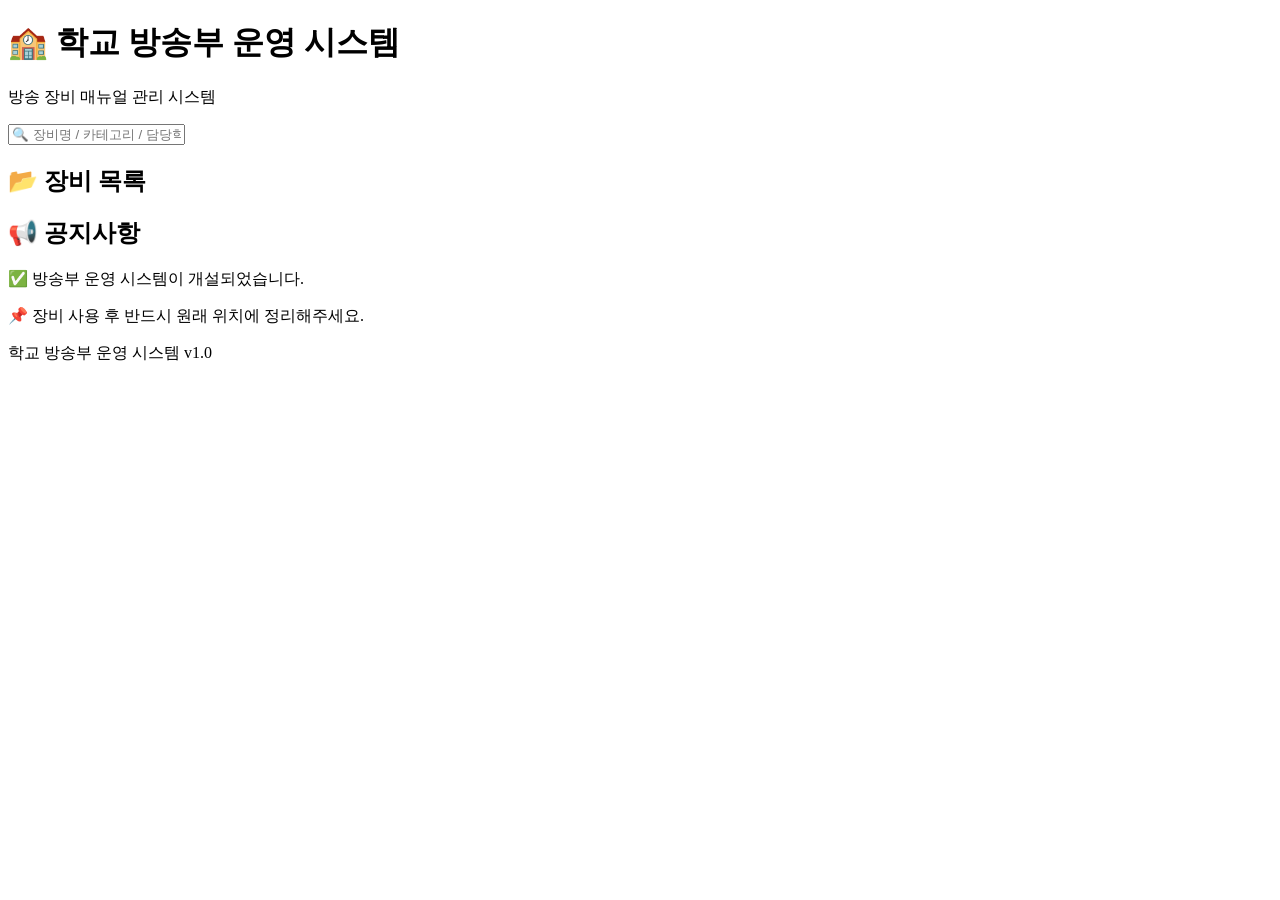
==== index.html @ 5fbb6354 "Create index.html" ====
<!DOCTYPE html>
<html lang="ko">

<head>
<meta charset="UTF-8">
<meta name="viewport" content="width=device-width, initial-scale=1.0">

<title>학교 방송부 운영 시스템</title>

<link rel="stylesheet" href="css/style.css">

</head>


<body>


<header>

<h1>🏫 학교 방송부 운영 시스템</h1>

<p>
방송 장비 매뉴얼 관리 시스템
</p>

</header>



<section class="search-box">

<input 
id="searchInput"
type="text"
placeholder="🔍 장비명 / 카테고리 / 담당학생 검색">

</section>



<main>


<h2>📂 장비 목록</h2>


<div id="equipmentList">

</div>



<h2>📢 공지사항</h2>


<div class="notice">

<p>✅ 방송부 운영 시스템이 개설되었습니다.</p>

<p>📌 장비 사용 후 반드시 원래 위치에 정리해주세요.</p>

</div>



</main>



<footer>

학교 방송부 운영 시스템 v1.0

</footer>



<script src="js/app.js"></script>

<script src="js/search.js"></script>


</body>

</html>
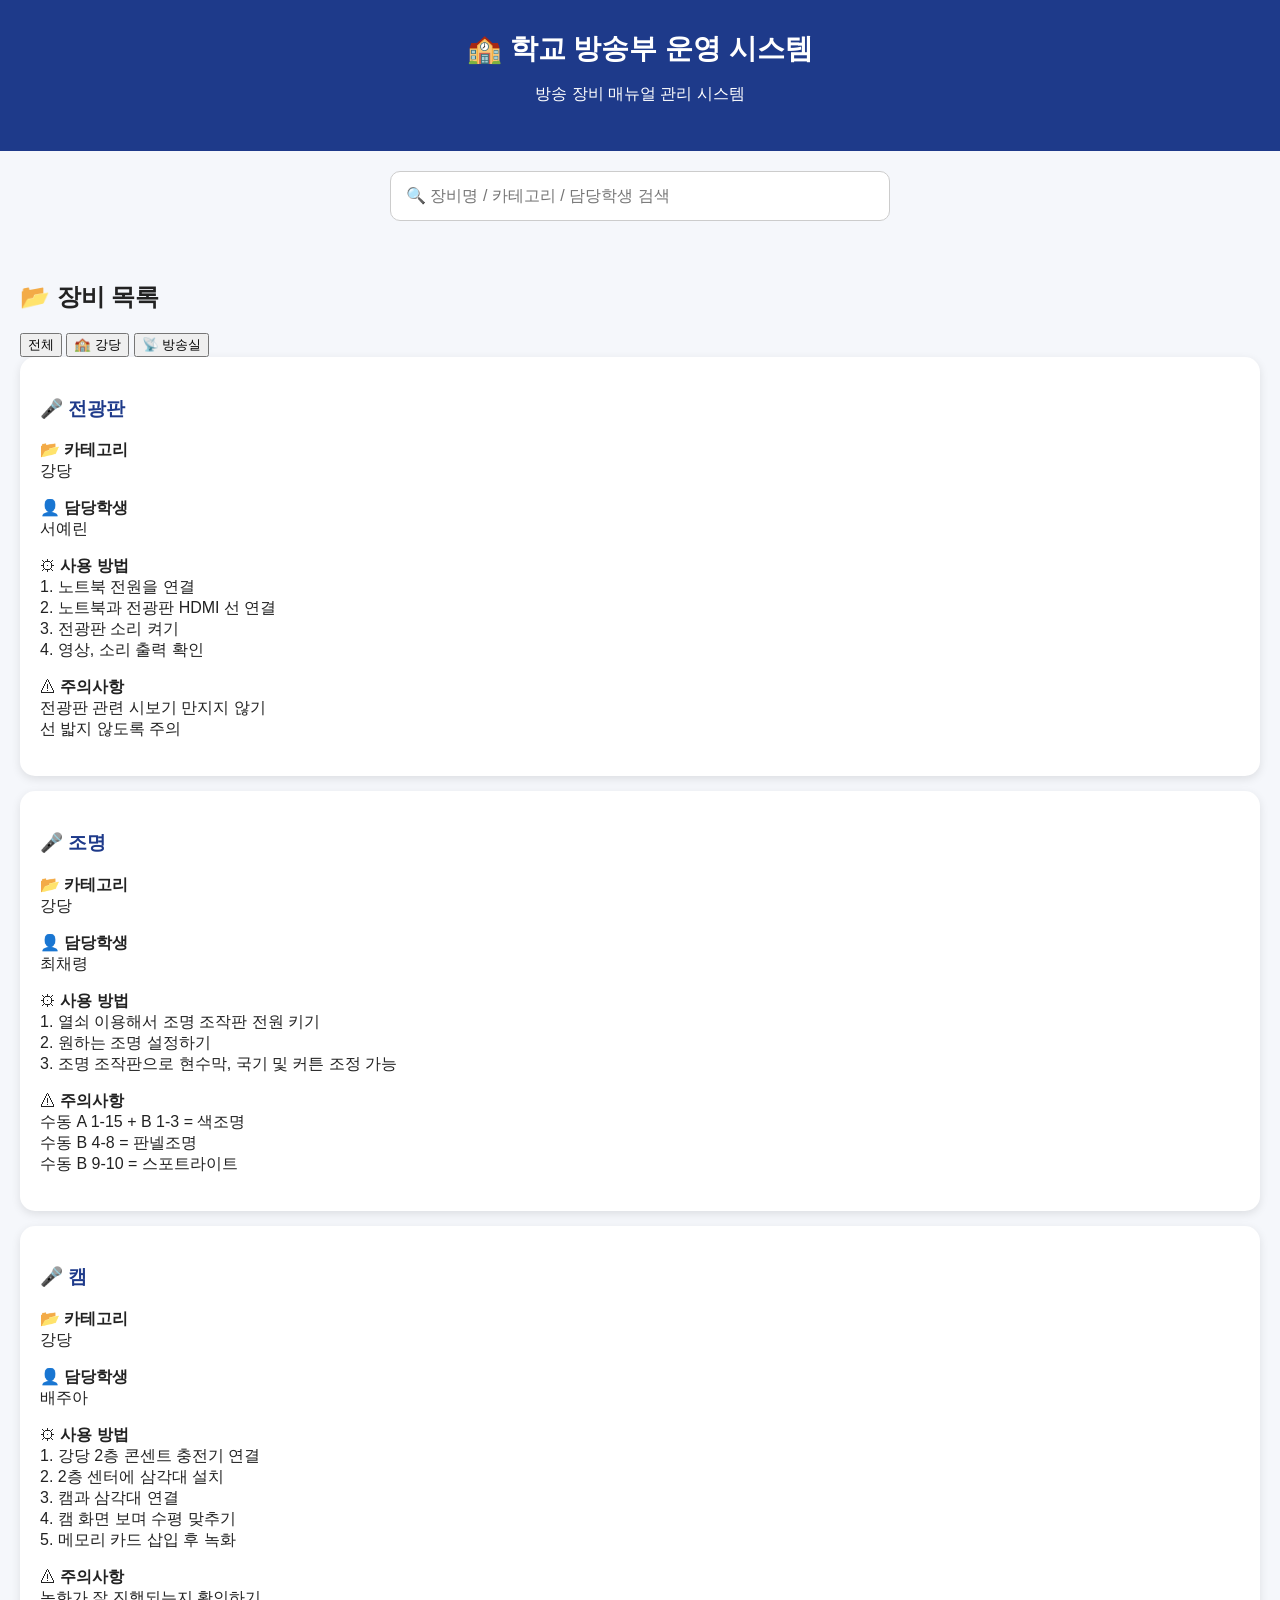
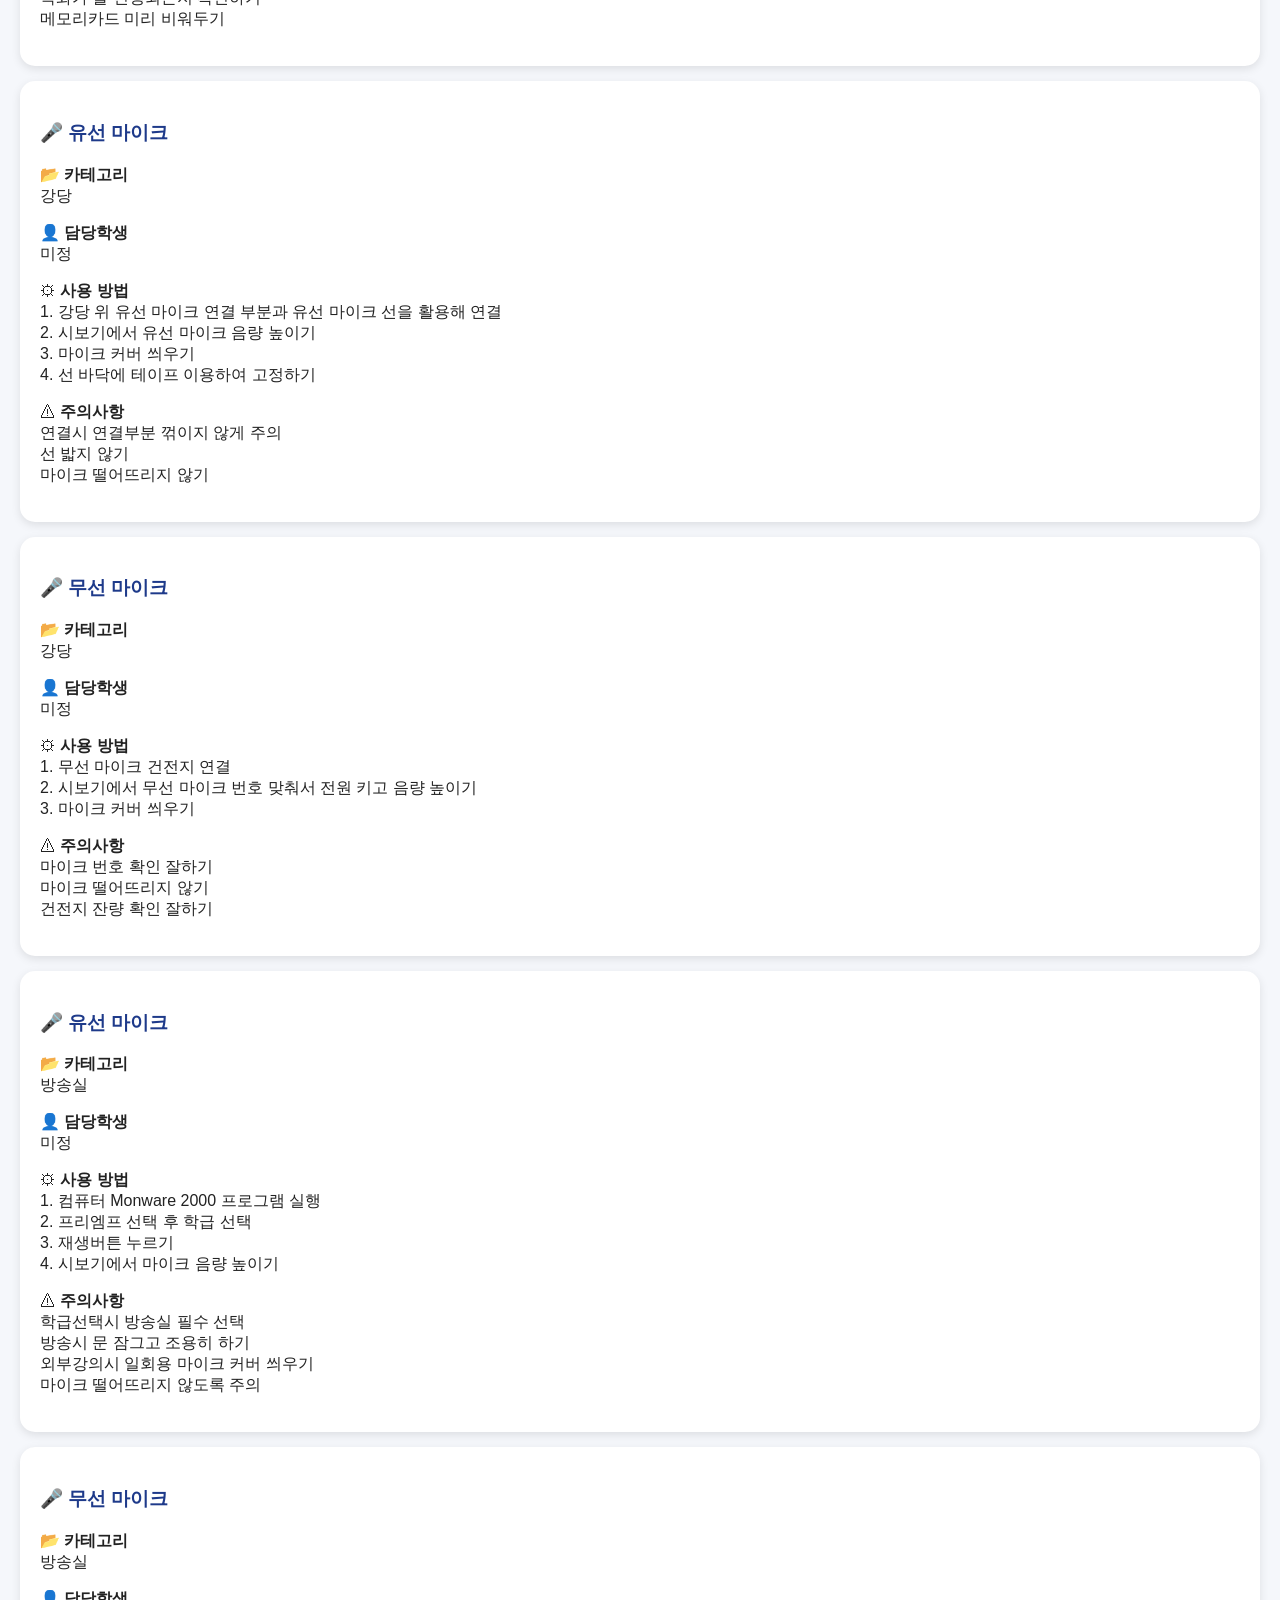
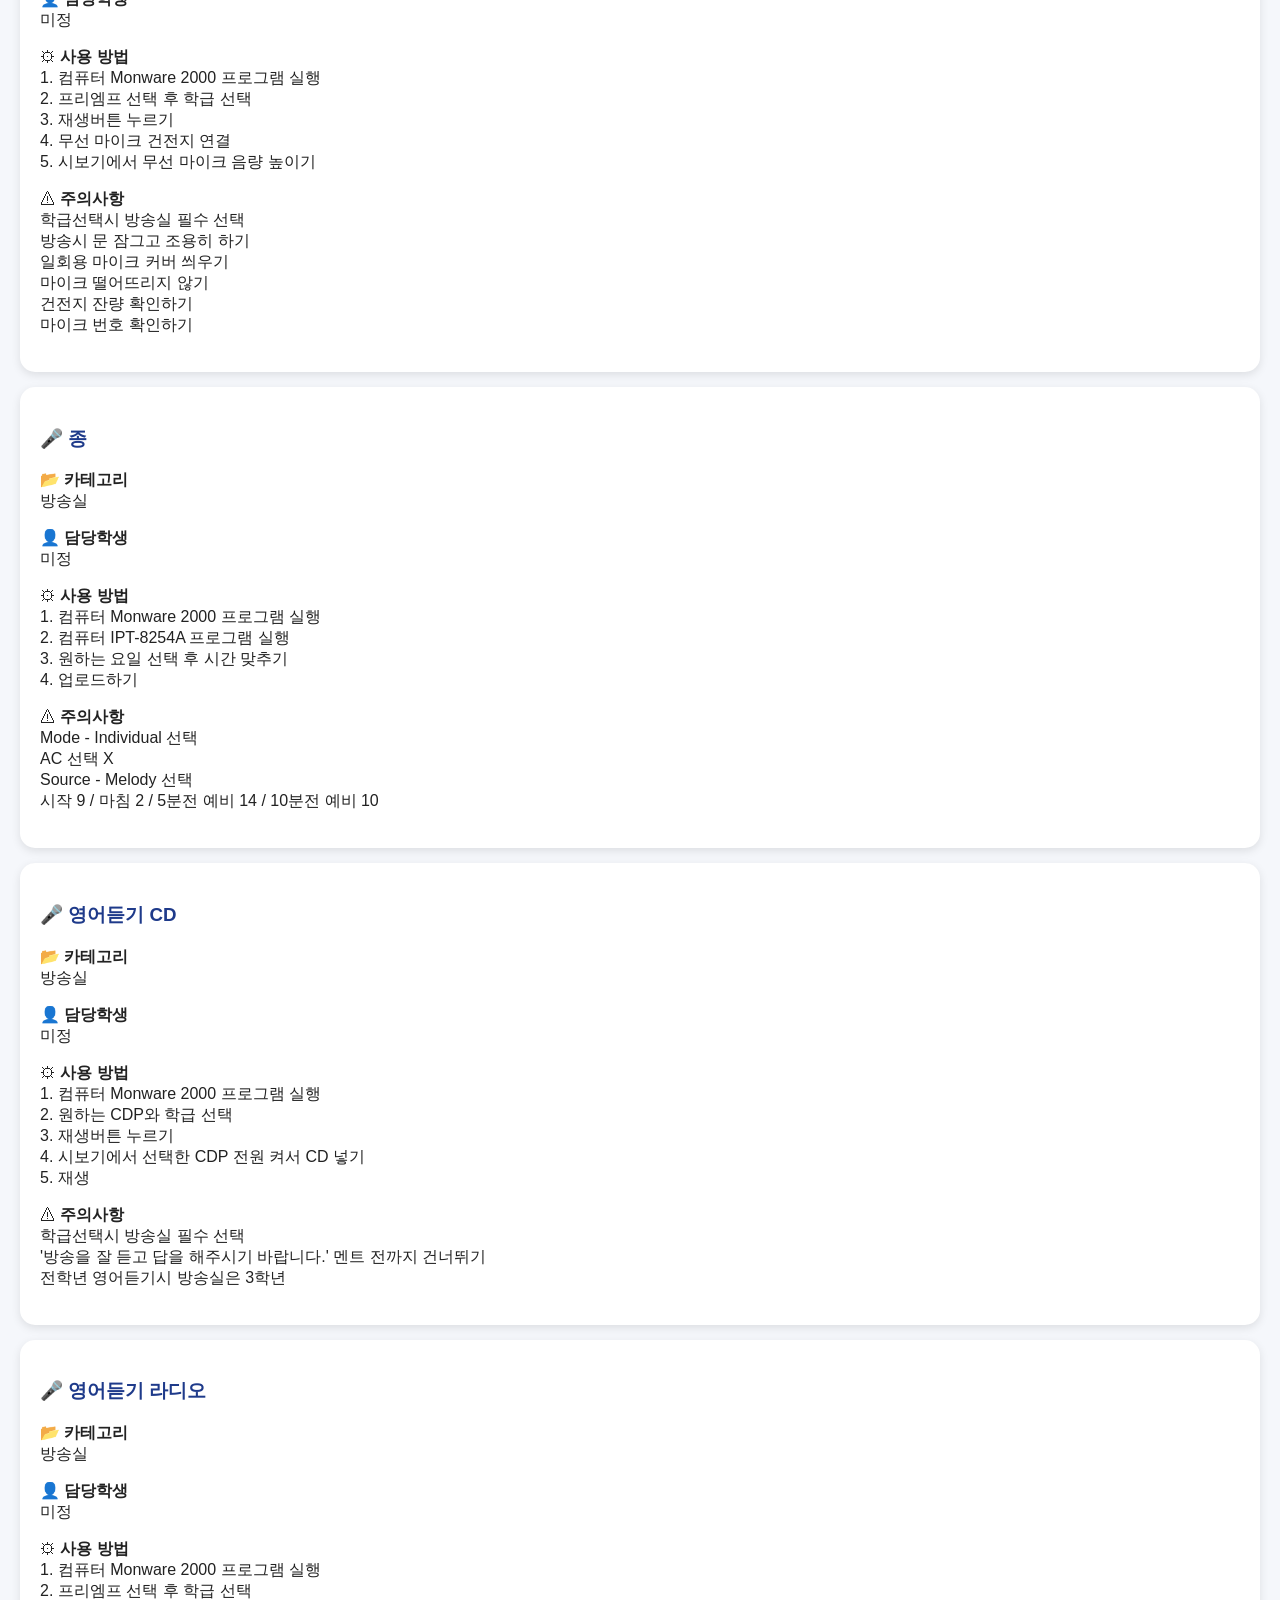
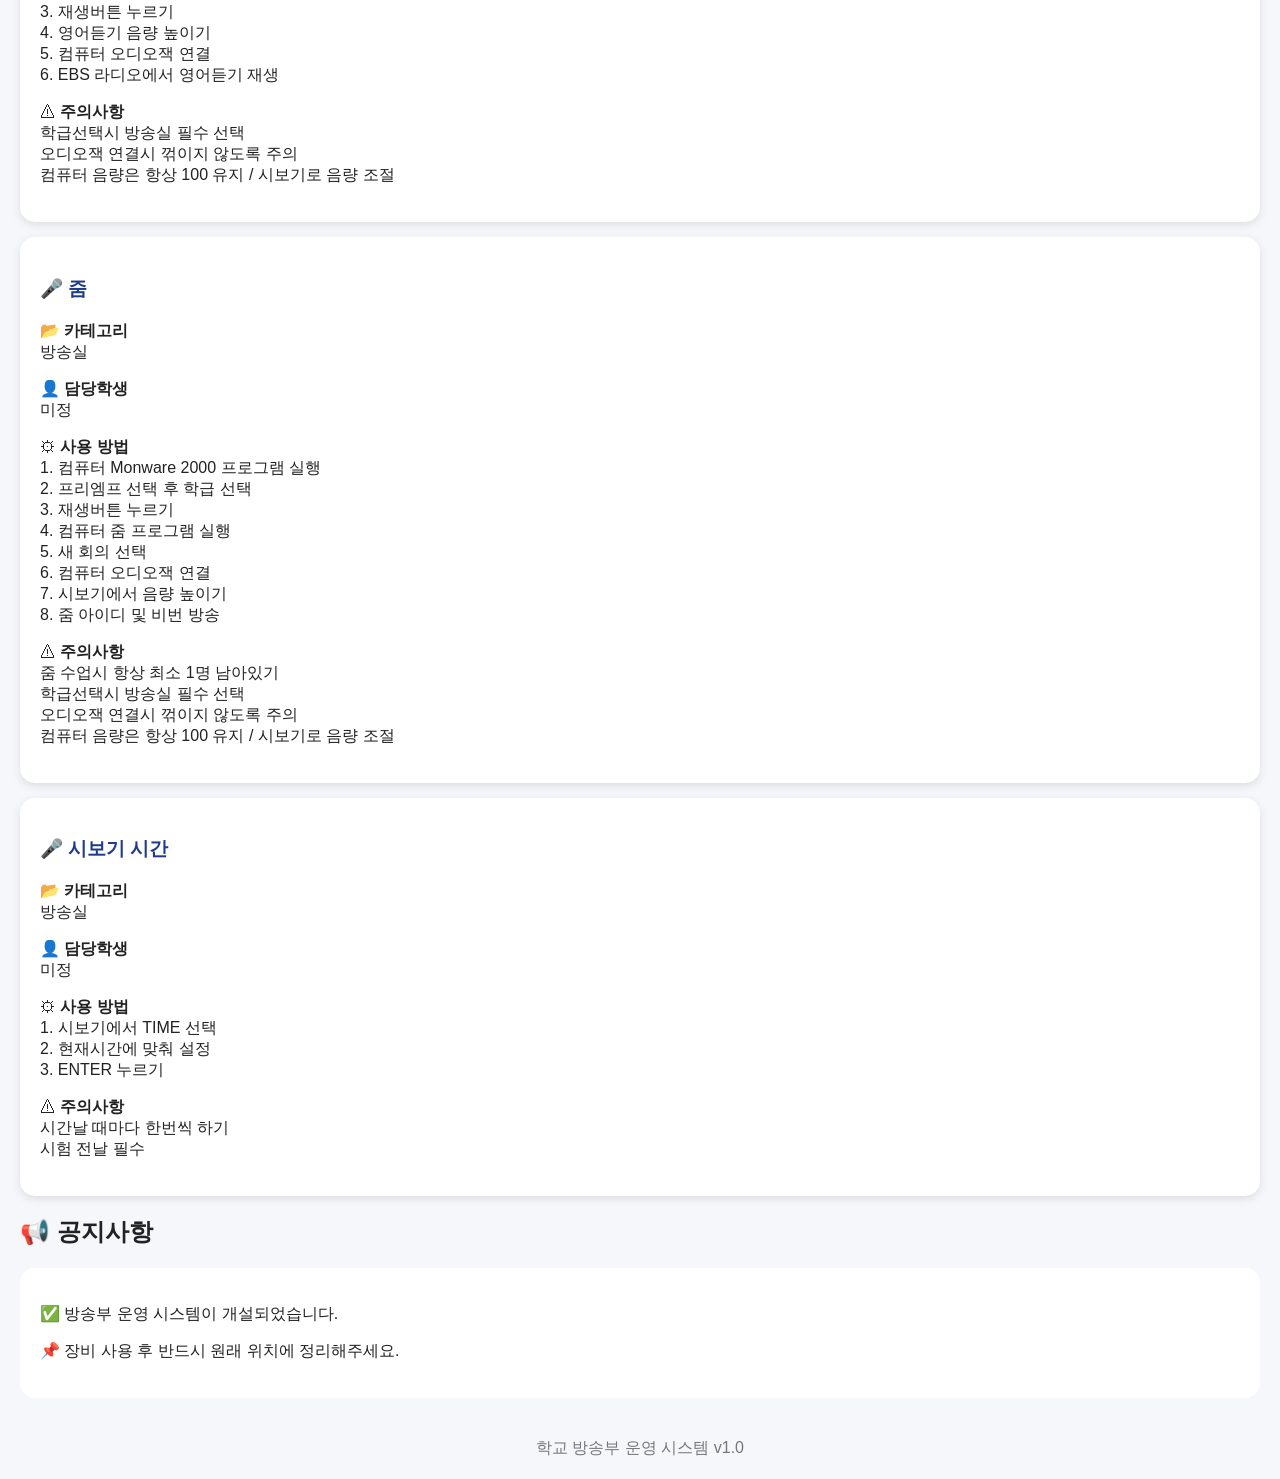
==== commit 89be7f9e: "Update index.html" ====
--- a/index.html
+++ b/index.html
@@ -43,6 +43,21 @@
 
 <h2>📂 장비 목록</h2>
 
+<div class="category-menu">
+
+<button onclick="filterCategory('전체')">
+전체
+</button>
+
+<button onclick="filterCategory('강당')">
+🏫 강당
+</button>
+
+<button onclick="filterCategory('방송실')">
+📡 방송실
+</button>
+
+</div>
 
 <div id="equipmentList">
 
--- a/css/style.css
+++ b/css/style.css
@@ -0,0 +1,159 @@
+*{
+    box-sizing:border-box;
+}
+
+
+body{
+
+    margin:0;
+
+    font-family:
+    "Apple SD Gothic Neo",
+    "Malgun Gothic",
+    sans-serif;
+
+    background:#f5f7fb;
+
+    color:#222;
+
+}
+
+
+
+header{
+
+    background:#1e3a8a;
+
+    color:white;
+
+    text-align:center;
+
+    padding:30px;
+
+}
+
+
+
+header h1{
+
+    margin:0;
+
+    font-size:28px;
+
+}
+
+
+
+.search-box{
+
+    padding:20px;
+
+    text-align:center;
+
+}
+
+
+
+input{
+
+    width:90%;
+
+    max-width:500px;
+
+    padding:15px;
+
+    font-size:16px;
+
+    border-radius:10px;
+
+    border:1px solid #ccc;
+
+}
+
+
+
+main{
+
+    padding:20px;
+
+}
+
+
+
+.card{
+
+    background:white;
+
+    padding:20px;
+
+    margin-bottom:15px;
+
+    border-radius:15px;
+
+    box-shadow:
+    0 3px 10px rgba(0,0,0,0.1);
+
+}
+
+
+
+.card h3{
+
+    color:#1e3a8a;
+
+}
+
+
+
+.card a{
+
+    text-decoration:none;
+
+    color:#2563eb;
+
+    font-weight:bold;
+
+}
+
+
+
+.notice{
+
+    background:white;
+
+    padding:20px;
+
+    border-radius:15px;
+
+}
+
+
+
+footer{
+
+    text-align:center;
+
+    padding:20px;
+
+    color:#777;
+
+}
+
+
+
+@media(max-width:600px){
+
+    header h1{
+
+        font-size:22px;
+
+    }
+
+
+    main{
+
+        padding:10px;
+
+    }
+
+}
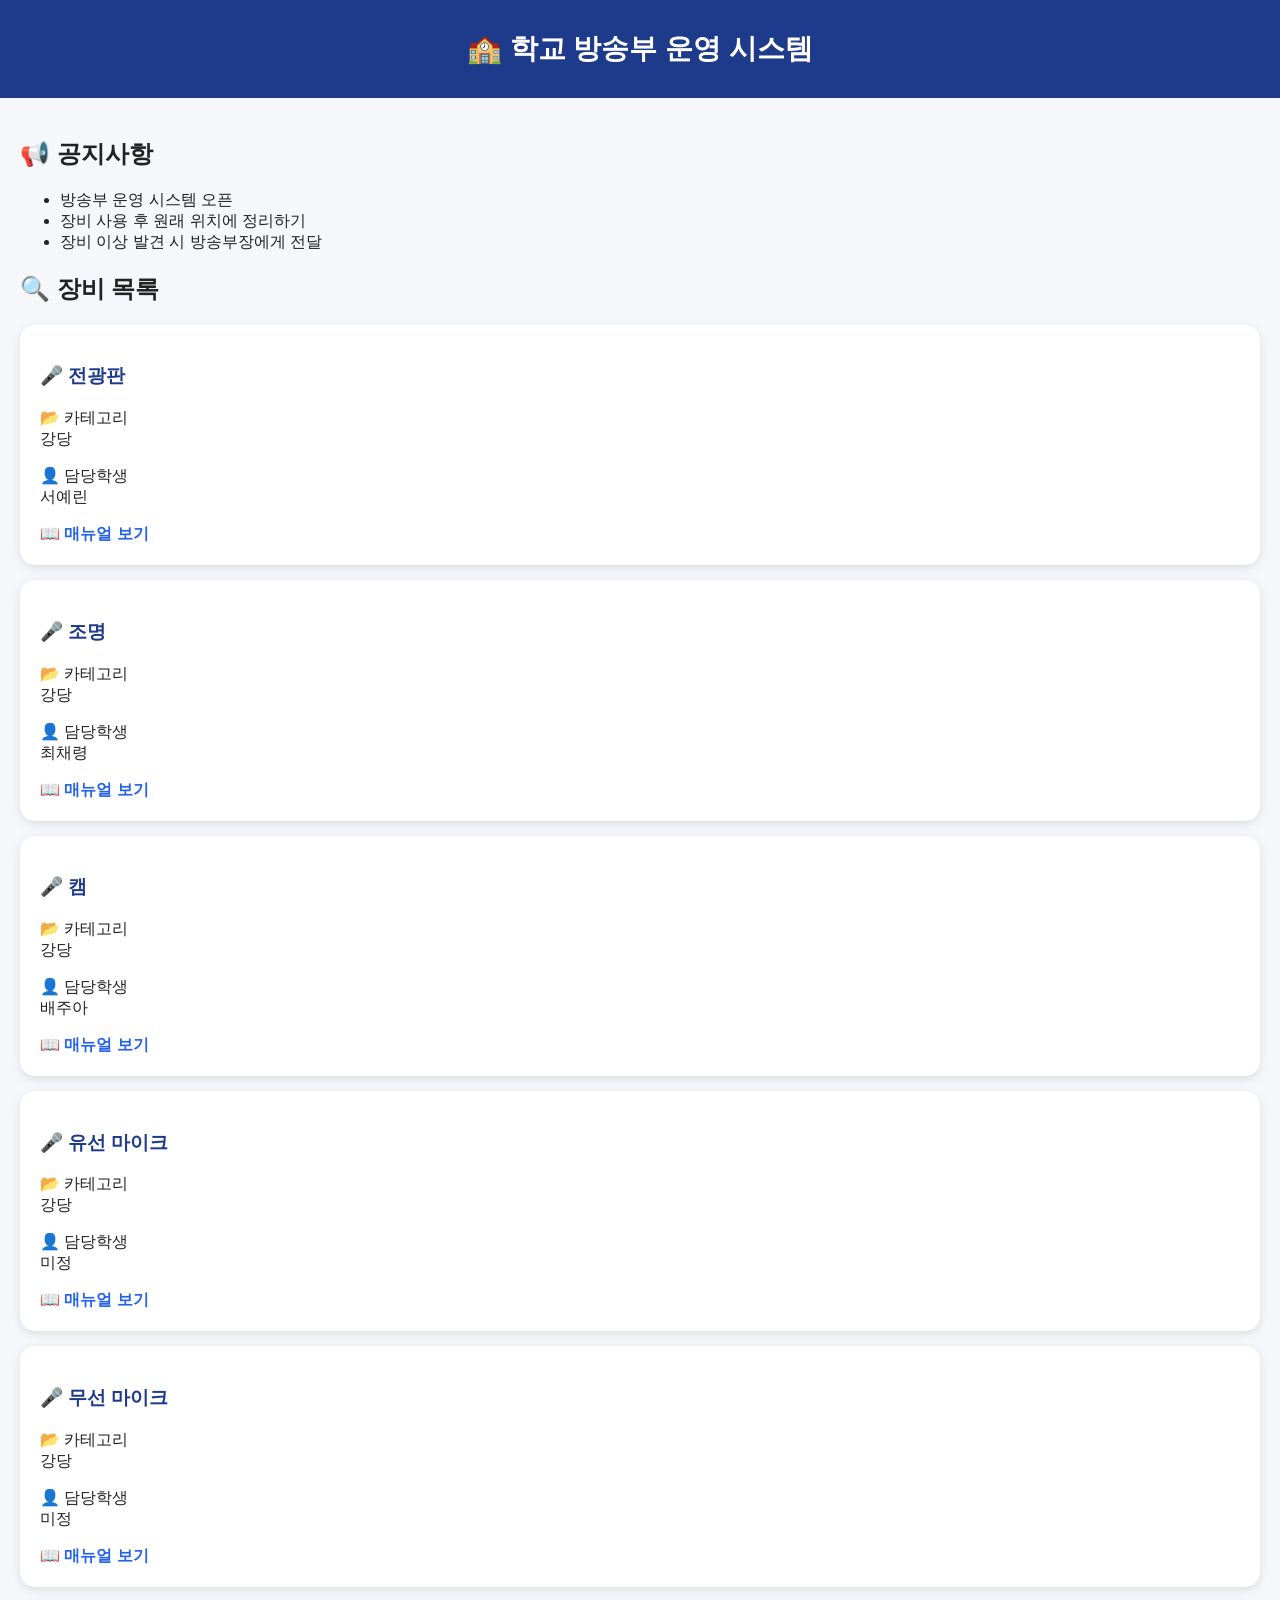
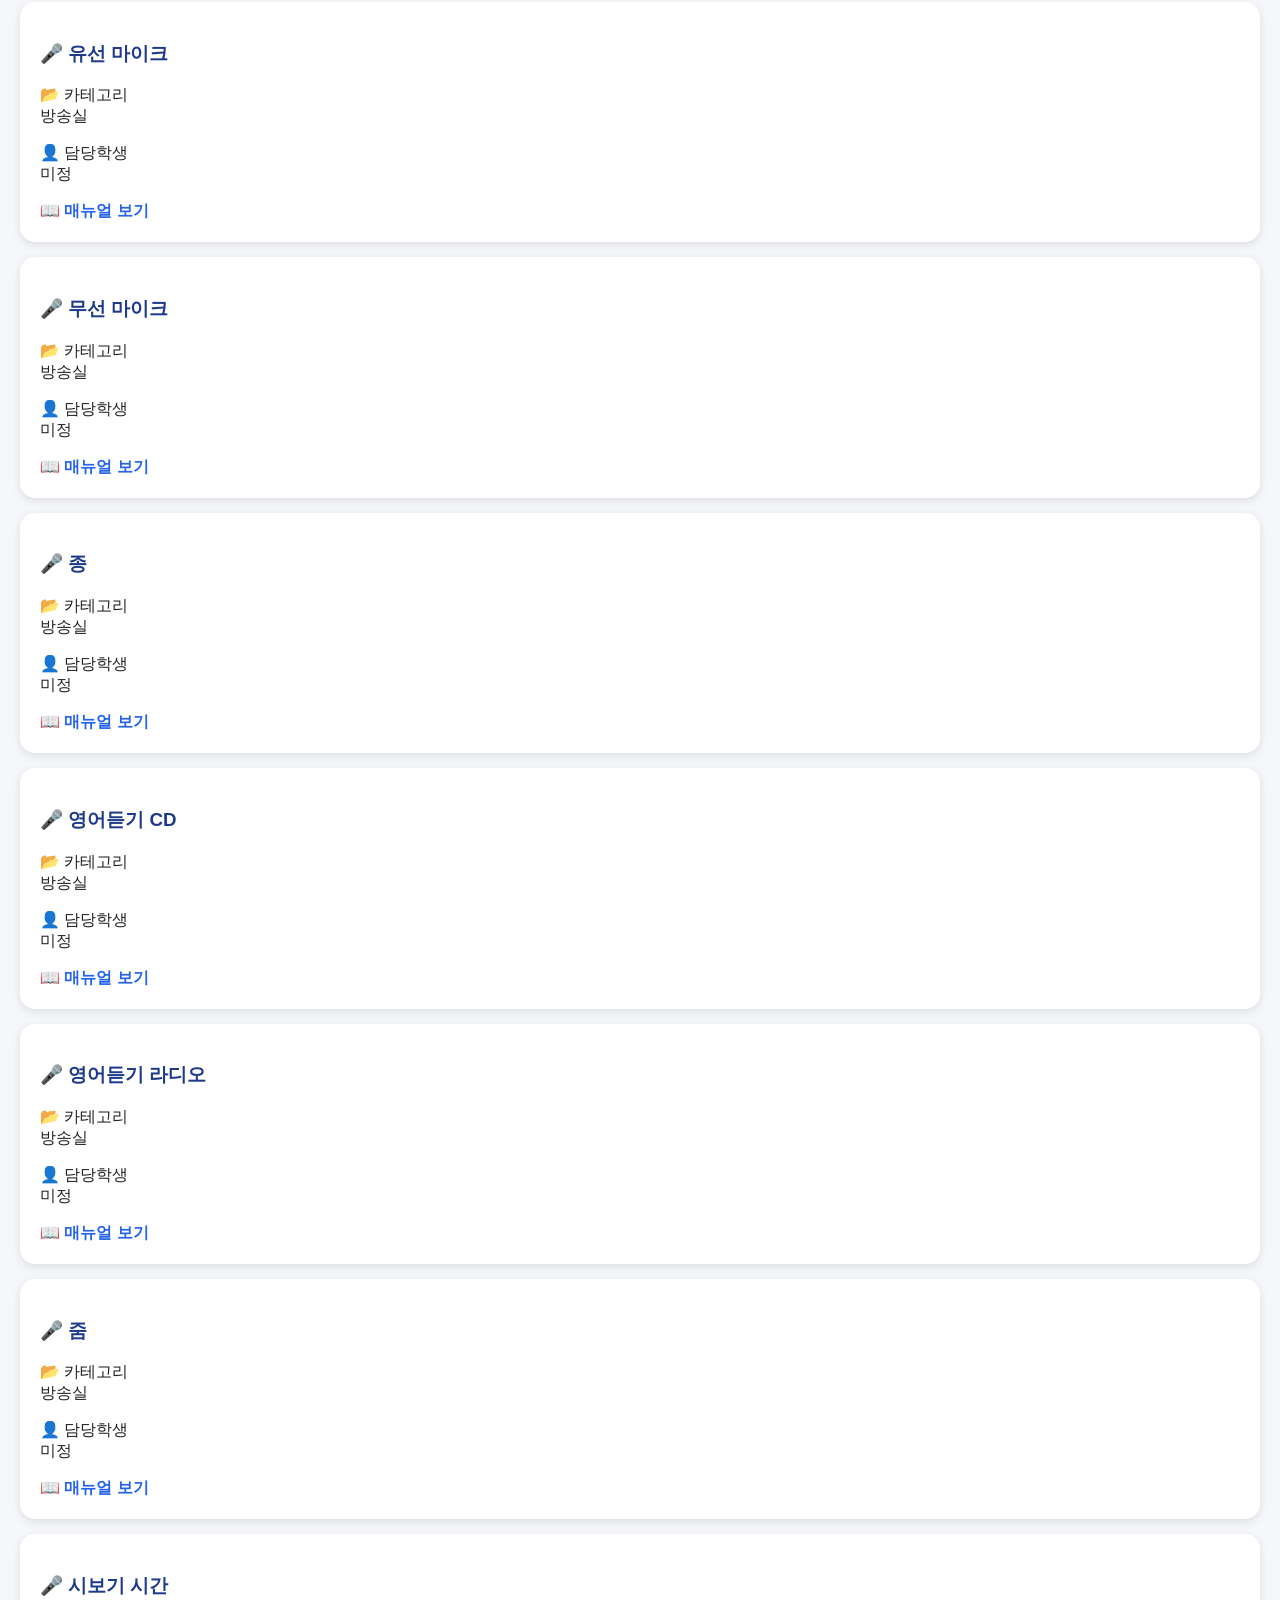
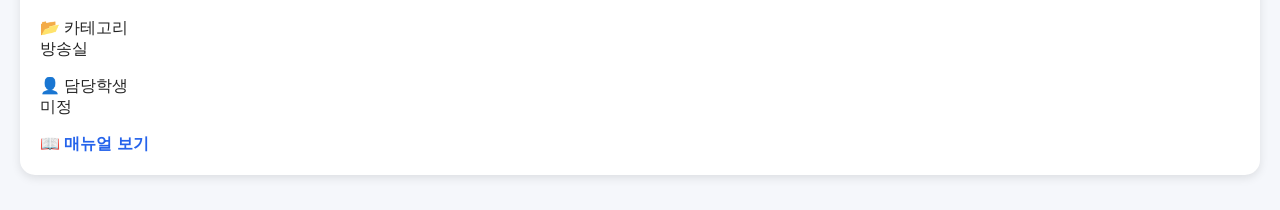
==== commit b736ea5b: "Update index.html" ====
--- a/index.html
+++ b/index.html
@@ -2,7 +2,9 @@
 <html lang="ko">
 
 <head>
+
 <meta charset="UTF-8">
+
 <meta name="viewport" content="width=device-width, initial-scale=1.0">
 
 <title>학교 방송부 운영 시스템</title>
@@ -17,64 +19,66 @@
 
 <header>
 
-<h1>🏫 학교 방송부 운영 시스템</h1>
-
-<p>
-방송 장비 매뉴얼 관리 시스템
-</p>
+<h1>
+🏫 학교 방송부 운영 시스템
+</h1>
 
 </header>
-
-
-
-<section class="search-box">
-
-<input 
-id="searchInput"
-type="text"
-placeholder="🔍 장비명 / 카테고리 / 담당학생 검색">
-
-</section>
 
 
 
 <main>
 
 
-<h2>📂 장비 목록</h2>
+<section class="notice-box">
 
-<div class="category-menu">
 
-<button onclick="filterCategory('전체')">
-전체
-</button>
+<h2>
+📢 공지사항
+</h2>
 
-<button onclick="filterCategory('강당')">
-🏫 강당
-</button>
 
-<button onclick="filterCategory('방송실')">
-📡 방송실
-</button>
+<ul>
 
-</div>
+
+<li>
+방송부 운영 시스템 오픈
+</li>
+
+
+<li>
+장비 사용 후 원래 위치에 정리하기
+</li>
+
+
+<li>
+장비 이상 발견 시 방송부장에게 전달
+</li>
+
+
+</ul>
+
+
+</section>
+
+
+
+
+
+<section>
+
+
+<h2>
+🔍 장비 목록
+</h2>
+
 
 <div id="equipmentList">
 
 </div>
 
 
-
-<h2>📢 공지사항</h2>
-
-
-<div class="notice">
-
-<p>✅ 방송부 운영 시스템이 개설되었습니다.</p>
-
-<p>📌 장비 사용 후 반드시 원래 위치에 정리해주세요.</p>
-
-</div>
+</section>
 
 
 
@@ -82,17 +86,9 @@
 
 
 
-<footer>
-
-학교 방송부 운영 시스템 v1.0
-
-</footer>
-
 
 
 <script src="js/app.js"></script>
-
-<script src="js/search.js"></script>
 
 
 </body>
--- a/css/style.css
+++ b/css/style.css
@@ -157,3 +157,39 @@
     }
 
 }
+
+.category-menu{
+
+text-align:center;
+
+margin:20px;
+
+}
+
+
+.category-menu button{
+
+padding:12px 20px;
+
+margin:5px;
+
+border:none;
+
+border-radius:10px;
+
+background:#1e3a8a;
+
+color:white;
+
+font-size:15px;
+
+cursor:pointer;
+
+}
+
+
+.category-menu button:hover{
+
+opacity:0.8;
+
+}
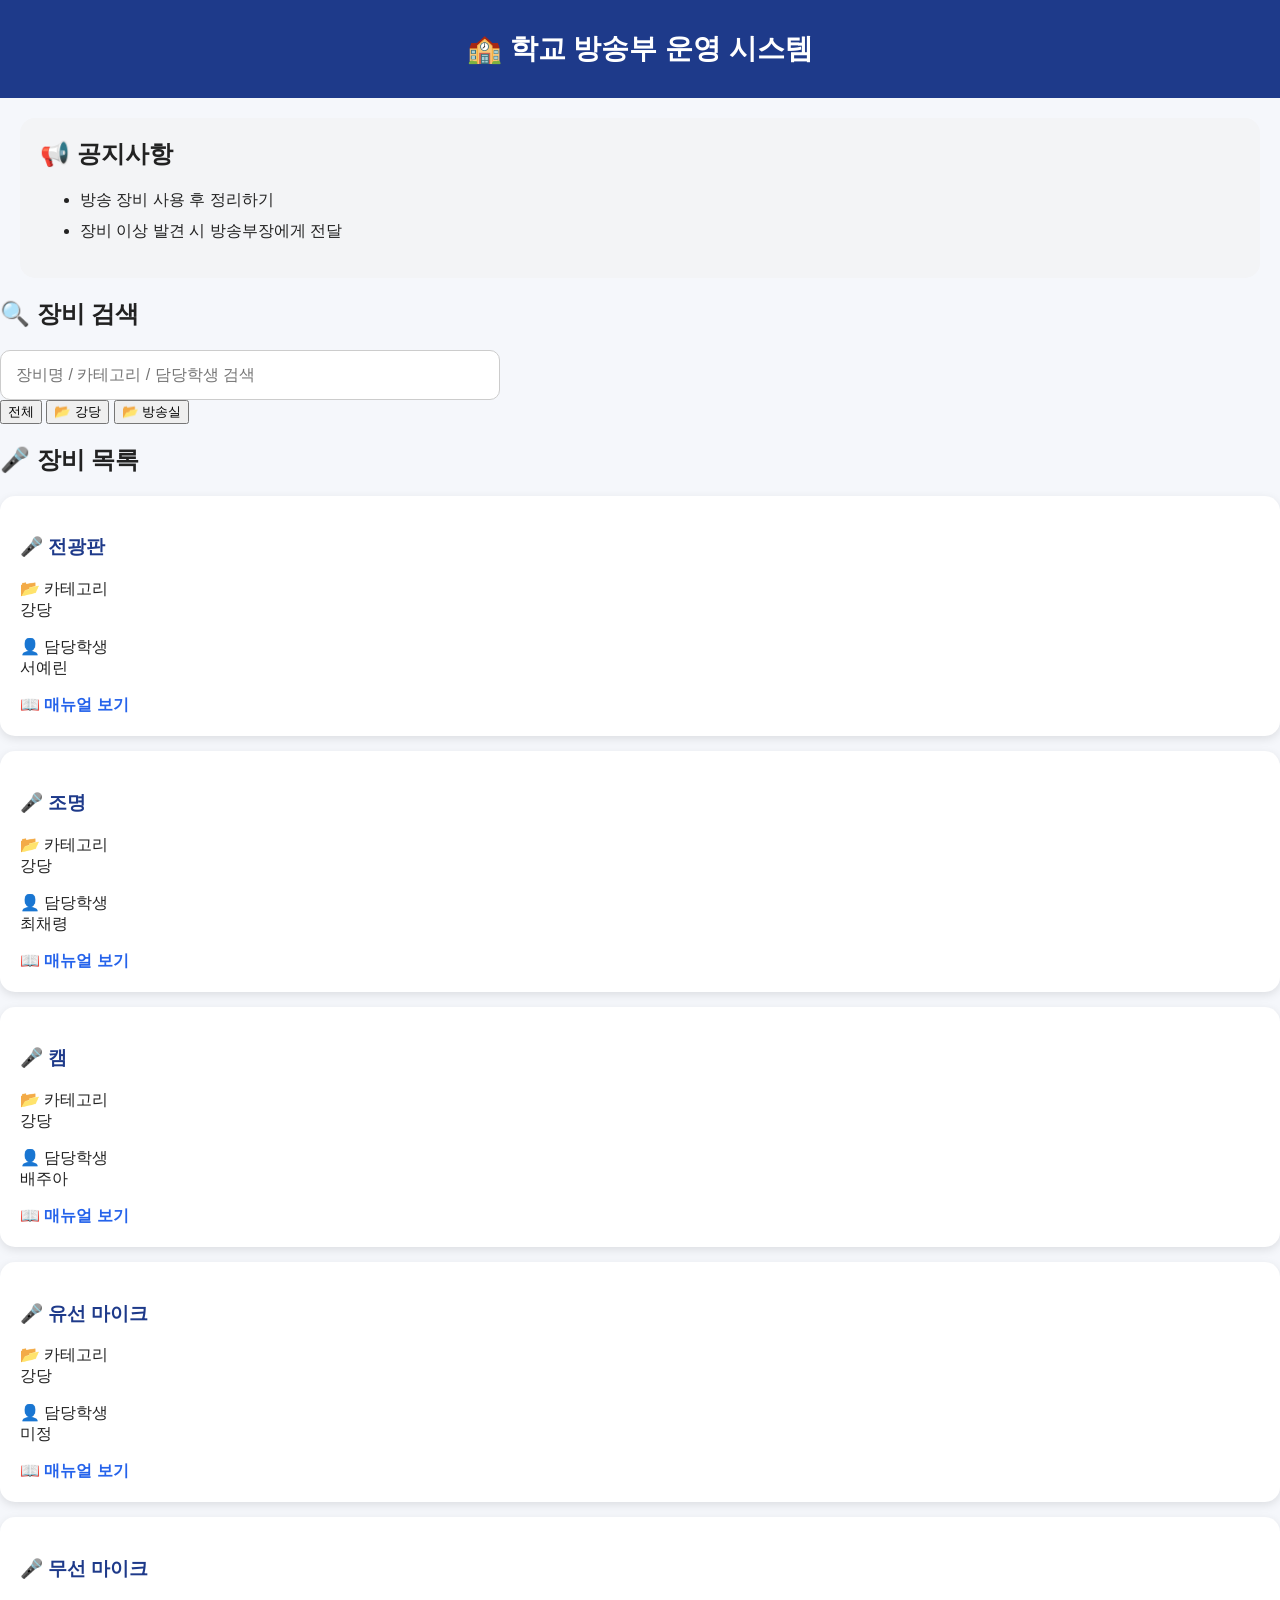
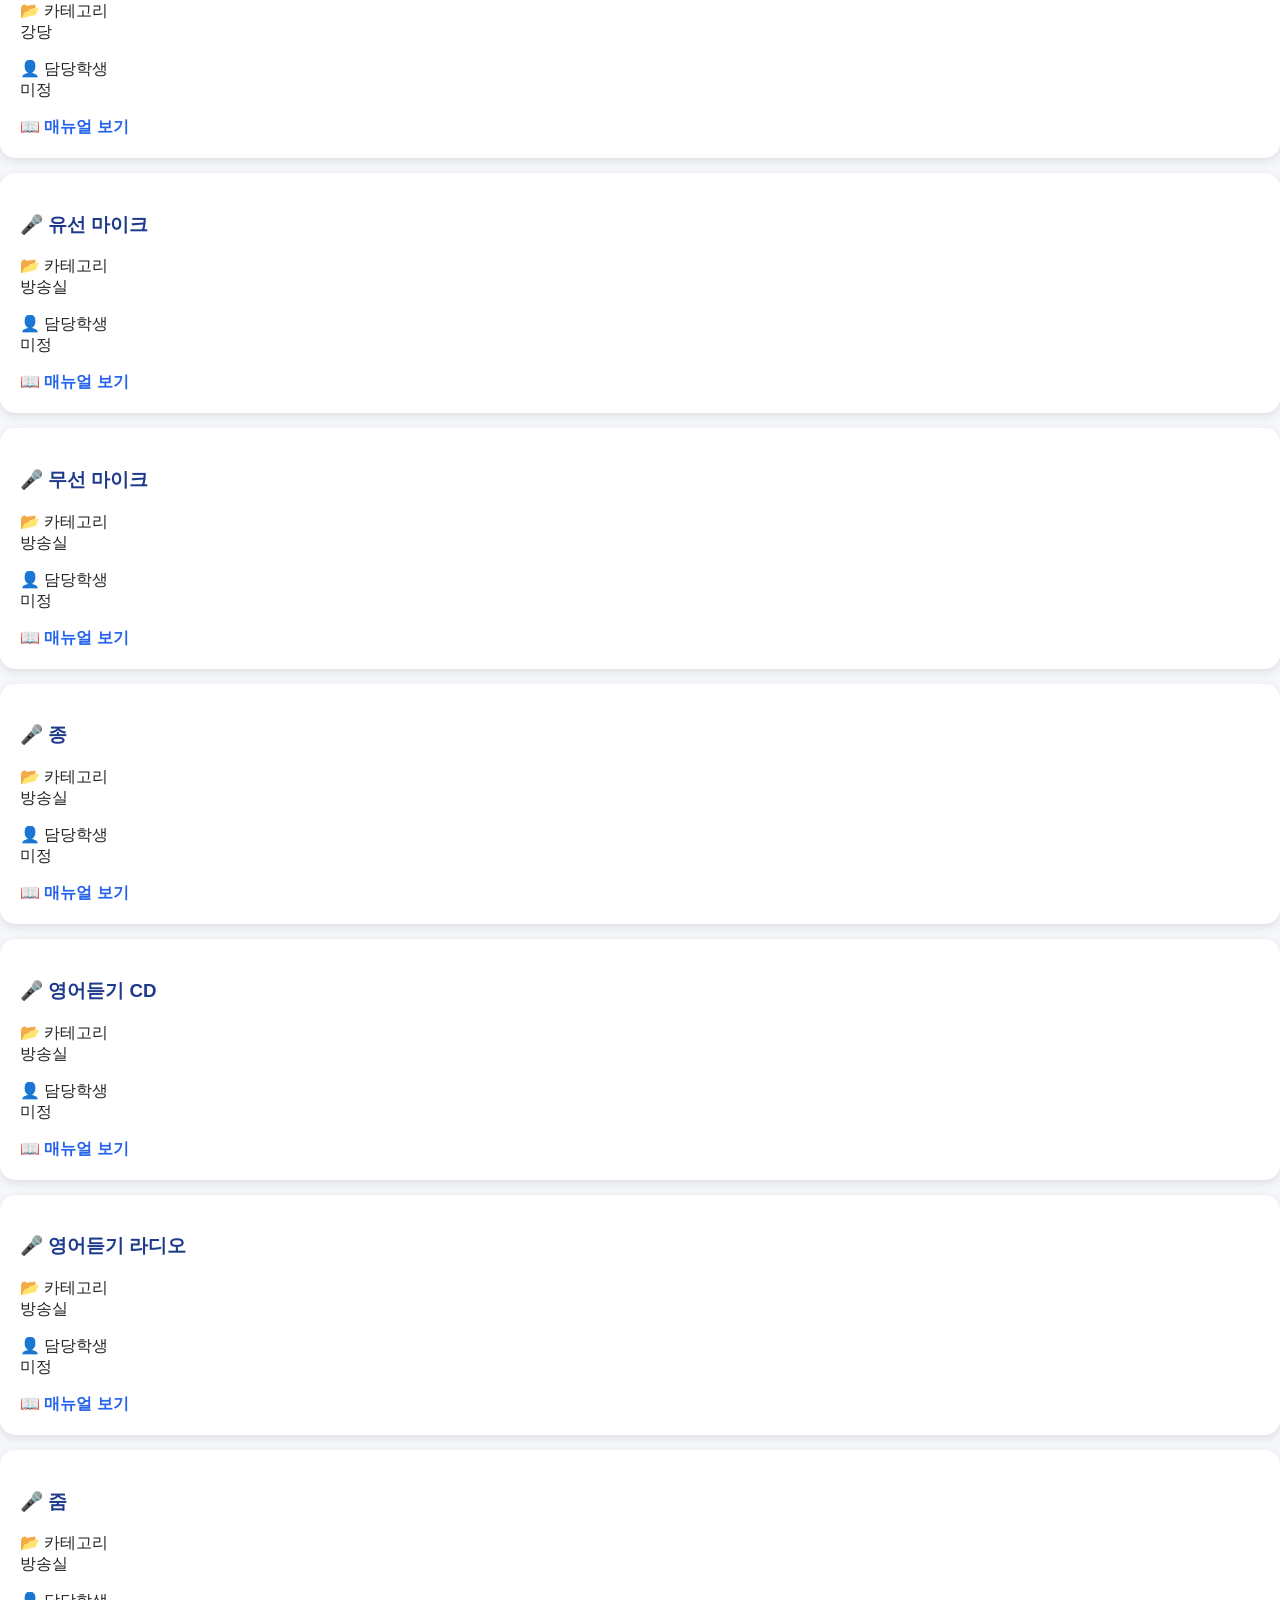
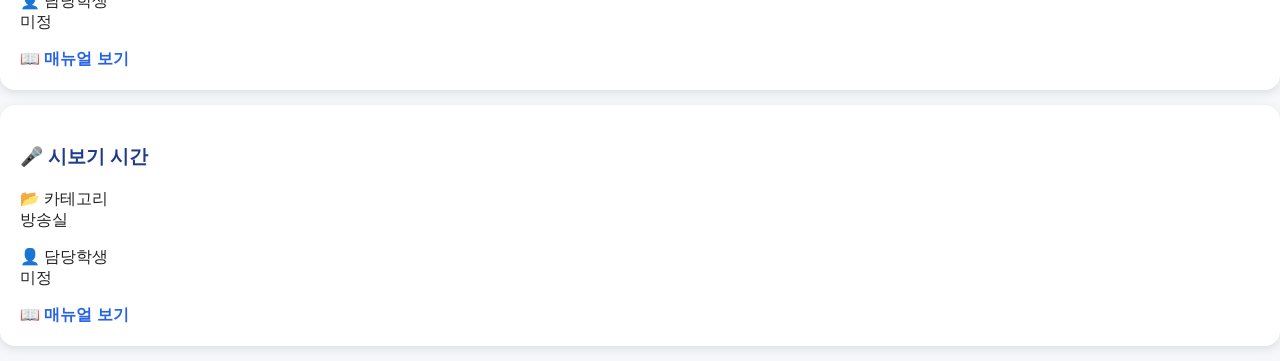
==== commit f0f086b2: "Update index.html" ====
--- a/index.html
+++ b/index.html
@@ -27,40 +27,21 @@
 
 
 
-<main>
-
-
 <section class="notice-box">
-
 
 <h2>
 📢 공지사항
 </h2>
 
-
 <ul>
 
+<li>방송 장비 사용 후 정리하기</li>
 
-<li>
-방송부 운영 시스템 오픈
-</li>
-
-
-<li>
-장비 사용 후 원래 위치에 정리하기
-</li>
-
-
-<li>
-장비 이상 발견 시 방송부장에게 전달
-</li>
-
+<li>장비 이상 발견 시 방송부장에게 전달</li>
 
 </ul>
 
-
 </section>
-
 
 
 
@@ -69,7 +50,50 @@
 
 
 <h2>
-🔍 장비 목록
+🔍 장비 검색
+</h2>
+
+
+<input 
+id="search"
+placeholder="장비명 / 카테고리 / 담당학생 검색"
+onkeyup="searchEquipment()"
+>
+
+
+
+<div class="category">
+
+
+<button onclick="filterCategory('전체')">
+전체
+</button>
+
+
+<button onclick="filterCategory('강당')">
+📂 강당
+</button>
+
+
+<button onclick="filterCategory('방송실')">
+📂 방송실
+</button>
+
+
+</div>
+
+
+
+</section>
+
+
+
+
+<section>
+
+
+<h2>
+🎤 장비 목록
 </h2>
 
 
@@ -82,10 +106,6 @@
 
 
 
-</main>
-
-
-
 
 
 <script src="js/app.js"></script>
--- a/css/style.css
+++ b/css/style.css
@@ -193,3 +193,29 @@
 opacity:0.8;
 
 }
+
+.notice-box{
+
+background:#f3f4f6;
+
+padding:20px;
+
+margin:20px;
+
+border-radius:15px;
+
+}
+
+
+.notice-box h2{
+
+margin-top:0;
+
+}
+
+
+.notice-box li{
+
+margin:10px 0;
+
+}
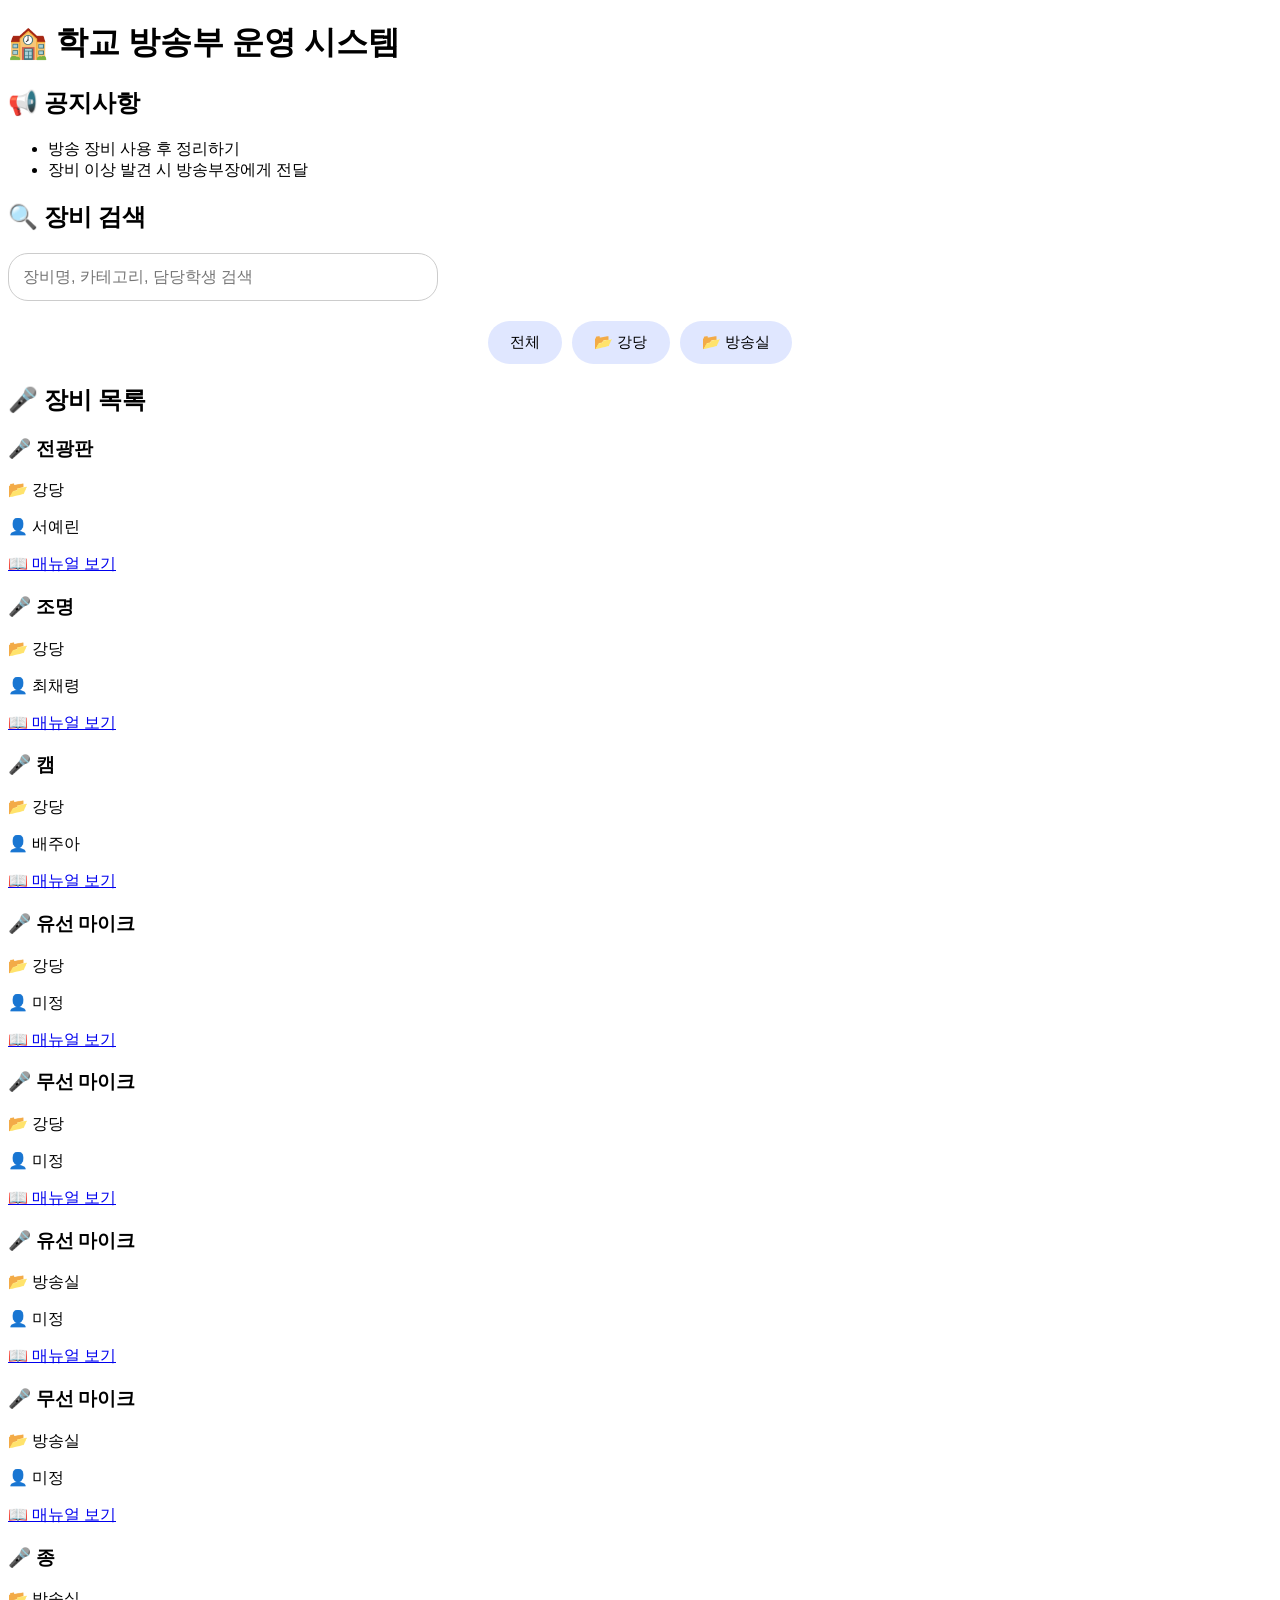
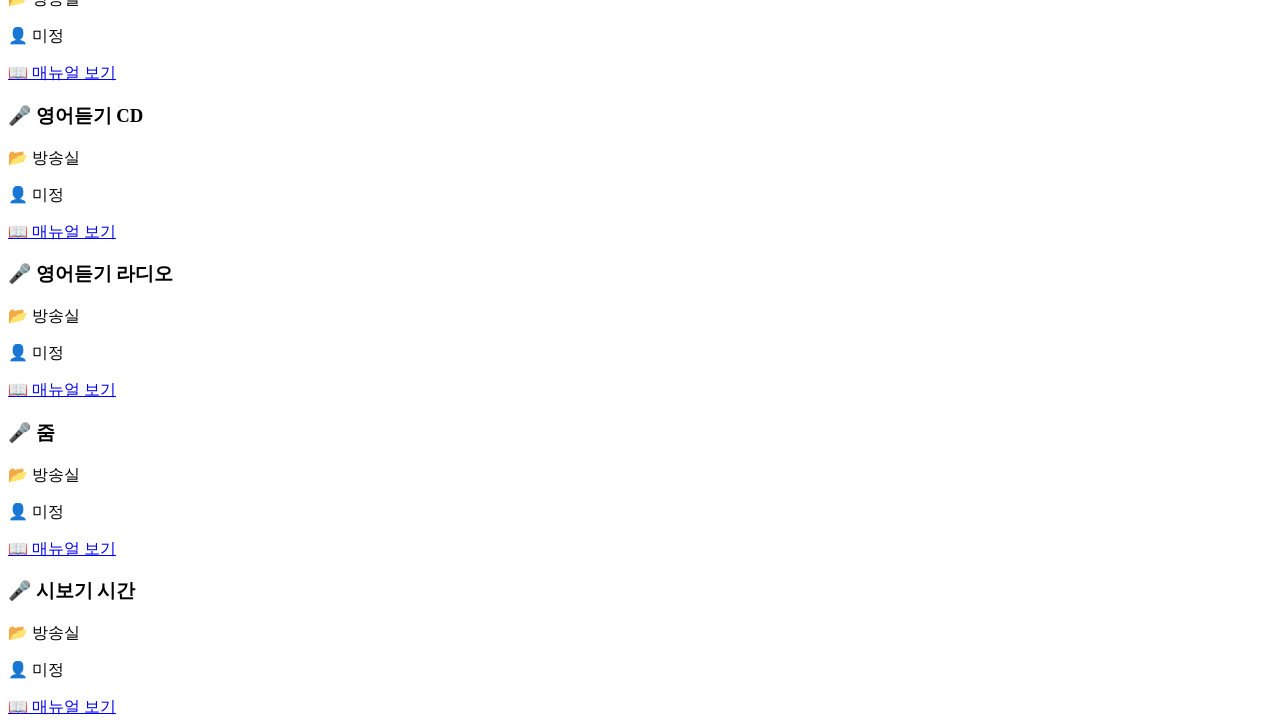
==== commit ed12f9b0: "Update index.html" ====
--- a/index.html
+++ b/index.html
@@ -27,6 +27,7 @@
 
 
 
+
 <section class="notice-box">
 
 <h2>
@@ -46,6 +47,7 @@
 
 
 
+
 <section>
 
 
@@ -54,11 +56,20 @@
 </h2>
 
 
-<input 
+
+<input
+
 id="search"
-placeholder="장비명 / 카테고리 / 담당학생 검색"
-onkeyup="searchEquipment()"
+
+type="text"
+
+placeholder="장비명, 카테고리, 담당학생 검색"
+
+oninput="searchEquipment()"
+
 >
+
+
 
 
 
@@ -83,8 +94,8 @@
 </div>
 
 
+</section>
 
-</section>
 
 
 
@@ -107,8 +118,7 @@
 
 
 
-
-<script src="js/app.js"></script>
+<script src="./js/app.js"></script>
 
 
 </body>
--- a/css/style.css
+++ b/css/style.css
@@ -1,185 +1,25 @@
-*{
-    box-sizing:border-box;
-}
+.category{
 
+display:flex;
 
-body{
+gap:10px;
 
-    margin:0;
+justify-content:center;
 
-    font-family:
-    "Apple SD Gothic Neo",
-    "Malgun Gothic",
-    sans-serif;
-
-    background:#f5f7fb;
-
-    color:#222;
+margin:20px 0;
 
 }
 
 
-
-header{
-
-    background:#1e3a8a;
-
-    color:white;
-
-    text-align:center;
-
-    padding:30px;
-
-}
-
-
-
-header h1{
-
-    margin:0;
-
-    font-size:28px;
-
-}
-
-
-
-.search-box{
-
-    padding:20px;
-
-    text-align:center;
-
-}
-
-
-
-input{
-
-    width:90%;
-
-    max-width:500px;
-
-    padding:15px;
-
-    font-size:16px;
-
-    border-radius:10px;
-
-    border:1px solid #ccc;
-
-}
-
-
-
-main{
-
-    padding:20px;
-
-}
-
-
-
-.card{
-
-    background:white;
-
-    padding:20px;
-
-    margin-bottom:15px;
-
-    border-radius:15px;
-
-    box-shadow:
-    0 3px 10px rgba(0,0,0,0.1);
-
-}
-
-
-
-.card h3{
-
-    color:#1e3a8a;
-
-}
-
-
-
-.card a{
-
-    text-decoration:none;
-
-    color:#2563eb;
-
-    font-weight:bold;
-
-}
-
-
-
-.notice{
-
-    background:white;
-
-    padding:20px;
-
-    border-radius:15px;
-
-}
-
-
-
-footer{
-
-    text-align:center;
-
-    padding:20px;
-
-    color:#777;
-
-}
-
-
-
-@media(max-width:600px){
-
-    header h1{
-
-        font-size:22px;
-
-    }
-
-
-    main{
-
-        padding:10px;
-
-    }
-
-}
-
-.category-menu{
-
-text-align:center;
-
-margin:20px;
-
-}
-
-
-.category-menu button{
-
-padding:12px 20px;
-
-margin:5px;
+.category button{
 
 border:none;
 
-border-radius:10px;
+padding:12px 22px;
 
-background:#1e3a8a;
+border-radius:25px;
 
-color:white;
+background:#e0e7ff;
 
 font-size:15px;
 
@@ -188,34 +28,25 @@
 }
 
 
-.category-menu button:hover{
+.category button:hover{
 
-opacity:0.8;
-
-}
-
-.notice-box{
-
-background:#f3f4f6;
-
-padding:20px;
-
-margin:20px;
-
-border-radius:15px;
+transform:scale(1.05);
 
 }
 
 
-.notice-box h2{
+#search{
 
-margin-top:0;
+width:80%;
+
+max-width:400px;
+
+padding:14px;
+
+border-radius:20px;
+
+border:1px solid #ccc;
+
+font-size:16px;
 
 }
-
-
-.notice-box li{
-
-margin:10px 0;
-
-}
